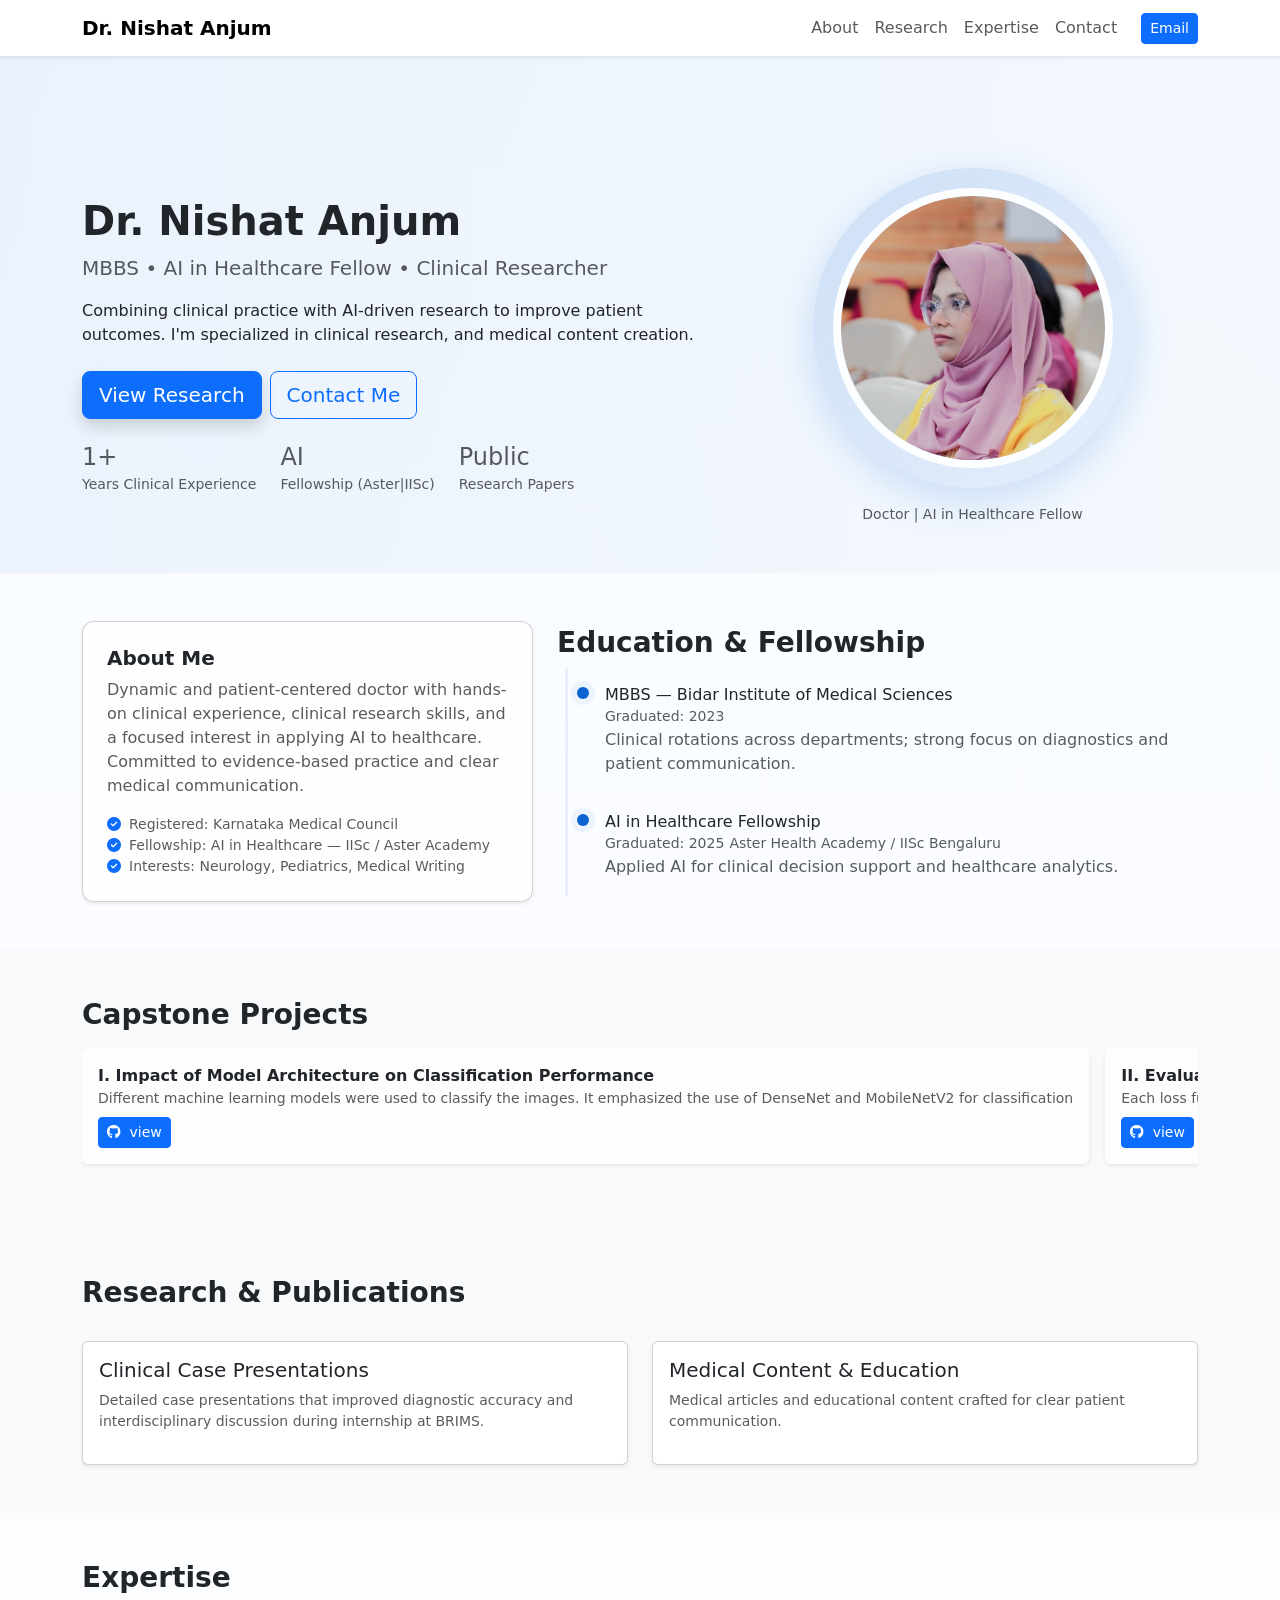
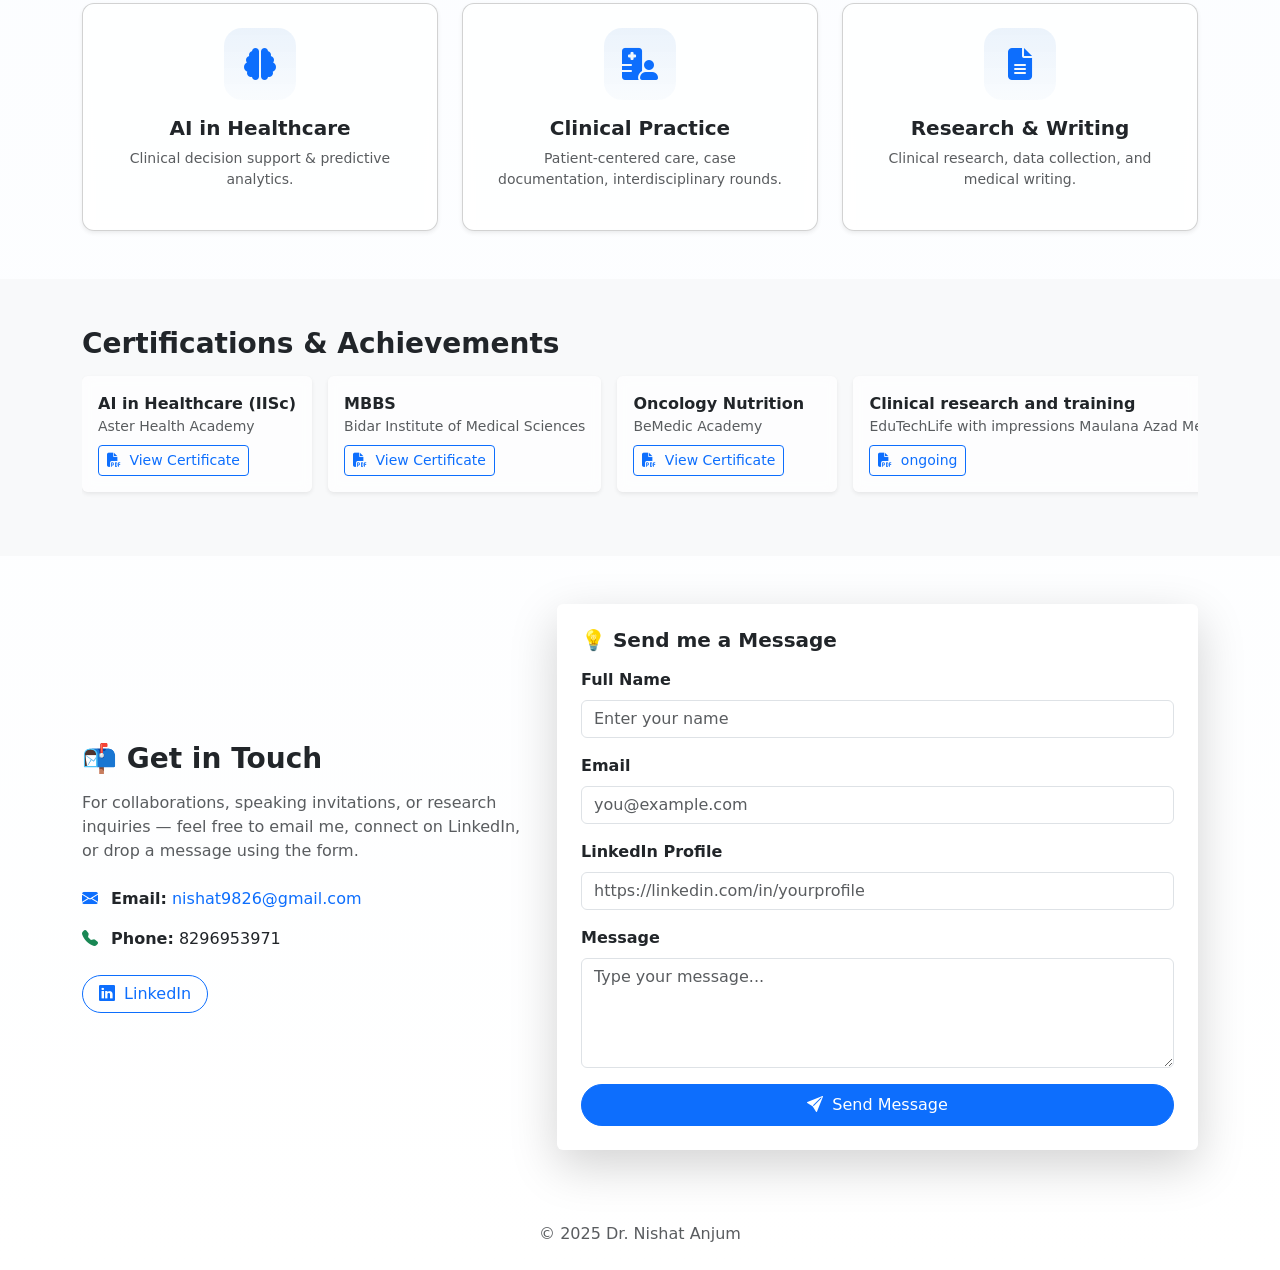
==== index.html @ b312bcf3 "Initial commit" ====
<!doctype html>
<html lang="en">
<head>
  <meta charset="utf-8" />
  <meta name="viewport" content="width=device-width, initial-scale=1" />
  <title>Dr. Nishat Anjum — MBBS | AI in Healthcare Fellow</title>
  <meta name="description" content="Dr. Nishat Anjum — Intern Doctor, AI in Healthcare Fellow, Clinical Researcher." />
  <link href="https://cdn.jsdelivr.net/npm/bootstrap@5.3.0/dist/css/bootstrap.min.css" rel="stylesheet">
  <link href="https://unpkg.com/aos@2.3.1/dist/aos.css" rel="stylesheet">
  <link href="https://cdnjs.cloudflare.com/ajax/libs/font-awesome/6.4.0/css/all.min.css" rel="stylesheet">
  <link rel="stylesheet" href="css/styles.css">
</head>
<body>

<nav class="navbar navbar-expand-lg navbar-light fixed-top shadow-sm bg-white" id="navbar">
  <div class="container">
    <a class="navbar-brand fw-bold" href="#">Dr. Nishat Anjum</a>
    <button class="navbar-toggler" type="button" data-bs-toggle="collapse" data-bs-target="#navMenu">
      <span class="navbar-toggler-icon"></span>
    </button>
    <div class="collapse navbar-collapse" id="navMenu">
      <ul class="navbar-nav ms-auto align-items-center">
        <li class="nav-item"><a class="nav-link" href="#about">About</a></li>
        <li class="nav-item"><a class="nav-link" href="#research">Research</a></li>
        <li class="nav-item"><a class="nav-link" href="#expertise">Expertise</a></li>
        <li class="nav-item"><a class="nav-link" href="#contact">Contact</a></li>
        <li class="nav-item ms-3"><a class="btn btn-primary btn-sm" href="mailto:nishat9826@gmail.com">Email</a></li>
      </ul>
    </div>
  </div>
</nav>

<header class="hero-section pt-6 pb-6">
  <div class="container pt-5 pb-5">
    <div class="row align-items-center">
      <div class="col-md-7" data-aos="fade-right">
        <h1 class="display-6 fw-bold mb-2">Dr. Nishat Anjum</h1>
        <p class="lead text-muted mb-3">MBBS • AI in Healthcare Fellow • Clinical Researcher</p>
        <p class="mb-4">Combining clinical practice with AI-driven research to improve patient outcomes. I'm specialized in clinical research, and medical content creation.</p>
        <div class="d-flex gap-2">
          <a href="#research" class="btn btn-primary btn-lg shadow">View Research</a>
          <a href="#contact" class="btn btn-outline-primary btn-lg">Contact Me</a>
        </div>
        <div class="mt-4 d-flex gap-4 text-muted">
          <div><span class="h4 mb-0 d-block">1+</span><small>Years Clinical Experience</small></div>
          <div><span class="h4 mb-0 d-block">AI</span><small>Fellowship (Aster|IISc)</small></div>
          <div><span class="h4 mb-0 d-block">Public</span><small>Research Papers</small></div>
        </div>
      </div>
      <div class="col-md-5 text-center" data-aos="zoom-in">
        <div class="profile-glow rounded-circle mx-auto" 
     style="width: 320px; height: 320px; display: inline-flex; align-items: center; justify-content: center; border-radius: 999px; background: linear-gradient(135deg, rgba(11,99,209,0.15), rgba(11,99,209,0.06)); box-shadow: 0 12px 40px rgba(11,99,209,0.18); padding: 10px;">
  <img src="assets/Nishat.jpg" alt="Dr Nishat" class="profile-photo rounded-circle" 
       style="width: 280px; height: 280px; object-fit: cover; border: 8px solid rgba(255,255,255,0.9);">
</div>

        <div class="mt-3 text-muted small">Doctor | AI in Healthcare Fellow</div>
      </div>
    </div>
  </div>
</header>

<section id="about" class="py-5">
  <div class="container">
    <div class="row align-items-center">
      <div class="col-md-5" data-aos="fade-up">
        <div class="card shadow-sm p-4 rounded-lg glass">
          <h5 class="fw-bold">About Me</h5>
          <p class="text-muted">Dynamic and patient-centered doctor with hands-on clinical experience, clinical research skills, and a focused interest in applying AI to healthcare. Committed to evidence-based practice and clear medical communication.</p>
          <ul class="list-unstyled text-muted small mb-0">
            <li><i class="fa fa-check-circle text-primary me-2"></i>Registered: Karnataka Medical Council</li>
            <li><i class="fa fa-check-circle text-primary me-2"></i>Fellowship: AI in Healthcare — IISc / Aster Academy</li>
            <li><i class="fa fa-check-circle text-primary me-2"></i>Interests: Neurology, Pediatrics, Medical Writing</li>
          </ul>
        </div>
      </div>
      <div class="col-md-7" data-aos="fade-left">
        <h3 class="fw-bold">Education & Fellowship</h3>
        <div class="timeline">
          <div class="timeline-item">
            <div class="timeline-dot"></div>
            <div class="timeline-content">
              <h6 class="mb-0">MBBS — Bidar Institute of Medical Sciences</h6>
              <small class="text-muted">Graduated: 2023</small>
              <p class="text-muted mb-0">Clinical rotations across departments; strong focus on diagnostics and patient communication.</p>
            </div>
          </div>
          <div class="timeline-item">
            <div class="timeline-dot"></div>
            <div class="timeline-content">
              <h6 class="mb-0">AI in Healthcare Fellowship</h6>
              <small class="text-muted">Graduated: 2025</small>
              <small class="text-muted">Aster Health Academy / IISc Bengaluru</small>
              <p class="text-muted mb-0">Applied AI for clinical decision support and healthcare analytics.</p>
            </div>
          </div>
        </div>
      </div>
    </div>
  </div>
</section>

<section class="py-5 bg-light">
  <div class="container">
    <h3 class="fw-bold" data-aos="fade-up">Capstone Projects</h3>
<div class="d-flex gap-3 overflow-auto py-2 pb-3">

  <div class="cert-card p-3 rounded shadow-sm glass" data-aos="fade-up">
    <strong>I. Impact of Model Architecture on Classification Performance</strong>
    <div class="small text-muted">
      Different machine learning models were used to classify the images. 
      It emphasized the use of DenseNet and MobileNetV2 for classification
    </div>
    <a href="https://github.com/nishat2698/Impact-of-Model-Architecture-on-Classification-Performance" target="_blank" 
       class="btn btn-sm btn-primary mt-2">
       <i class="fa-brands fa-github me-1"></i> view
    </a>
  </div>

  <div class="cert-card p-3 rounded shadow-sm glass" data-aos="fade-up" data-aos-delay="50">
    <strong>II. Evaluating the Influence of Loss Functions</strong>
    <div class="small text-muted">Each loss function enables unique training and yields distinct results</div>
    <a href="https://github.com/nishat2698/Evaluating-the-Influence-of-Loss-Functions" target="_blank" 
       class="btn btn-sm btn-primary mt-2">
       <i class="fa-brands fa-github me-1"></i> view
    </a>
  </div>

  <div class="cert-card p-3 rounded shadow-sm glass" data-aos="fade-up" data-aos-delay="100">
    <strong>III. Investigating the Effect of Image Resizing on Classification Accuracy</strong>
    <div class="small text-muted">Classification of performance based on image size</div>
    <a href="https://github.com/nishat2698/Investigating-the-Effect-of-Image-Resizing-on-Classification-Accuracy" target="_blank" 
       class="btn btn-sm btn-primary mt-2">
       <i class="fa-brands fa-github me-1"></i> view
    </a>
  </div>

  <div class="cert-card p-3 rounded shadow-sm glass" data-aos="fade-up" data-aos-delay="100">
    <strong>IV. Assessing Training Variability in DeepLearning Models</strong>
    <div class="small text-muted">
      The model was trained multiple times with the same settings to analyze variability in performance
    </div>
    <a href="https://github.com/nishat2698/Assessing-Training-Variability-in-DeepLearning-Models" target="_blank" 
       class="btn btn-sm btn-primary mt-2">
       <i class="fa-brands fa-github me-1"></i> view
    </a>
  </div>

  <div class="cert-card p-3 rounded shadow-sm glass" data-aos="fade-up" data-aos-delay="100">
    <strong>V. Exploring the Role of Weight Initialization Strategies</strong>
    <div class="small text-muted">
      Performance metrics for each class across different weight initialization techniques
    </div>
    <a href="https://github.com/nishat2698/Exploring-the-Role-of-Weight-Initialization-Strategies" target="_blank" 
       class="btn btn-sm btn-primary mt-2">
       <i class="fa-brands fa-github me-1"></i> view
    </a>
  </div>

  <div class="cert-card p-3 rounded shadow-sm glass" data-aos="fade-up" data-aos-delay="100">
    <strong>VI. Generalizability of Medical Image Classification Models to New Datasets</strong>
    <div class="small text-muted">
      The trained model was tested on a new unseen dataset 
      (potentially from a different source or containing different diseases).
    </div>
    <a href="https://github.com/nishat2698/-Generalizability-of-Medical-Image-Classification-Models-to-New-Datasets" target="_blank" 
       class="btn btn-sm btn-primary mt-2">
       <i class="fa-brands fa-github me-1"></i> view
    </a>
  </div>

</div>

  </div>
</section>

<section id="research" class="py-5 bg-light">
  <div class="container">
    <div class="d-flex justify-content-between align-items-center mb-4">
      <h3 class="fw-bold" data-aos="fade-up">Research & Publications</h3>
    </div>
      <div class="row g-4">
  <div class="col-md-6" data-aos="fade-up" data-aos-delay="100">
    <div class="card h-100 research-card shadow-sm">
      <div class="card-body">
        <h5 class="card-title">Clinical Case Presentations</h5>
        <p class="text-muted small">
          Detailed case presentations that improved diagnostic accuracy 
          and interdisciplinary discussion during internship at BRIMS.
        </p>
      </div>
    </div>
  </div>

  <div class="col-md-6" data-aos="fade-up" data-aos-delay="150">
    <div class="card h-100 research-card shadow-sm">
      <div class="card-body">
        <h5 class="card-title">Medical Content & Education</h5>
        <p class="text-muted small">
          Medical articles and educational content crafted for clear patient communication.
        </p>
        
      </div>
    </div>
  </div>
</div>

    </div>
  </div>
</section>

<section id="expertise" class="py-5">
  <div class="container">
    <h3 class="fw-bold" data-aos="fade-up">Expertise</h3>
    <div class="row g-4">
      <div class="col-md-4" data-aos="zoom-in" data-aos-delay="50">
        <div class="card p-4 h-100 glass shadow-sm text-center">
          <div class="icon-lg mb-3"><i class="fa-solid fa-brain fa-2x text-primary"></i></div>
          <h5 class="fw-semibold">AI in Healthcare</h5>
          <p class="text-muted small">Clinical decision support & predictive analytics.</p>
        </div>
      </div>
      <div class="col-md-4" data-aos="zoom-in" data-aos-delay="100">
        <div class="card p-4 h-100 glass shadow-sm text-center">
          <div class="icon-lg mb-3"><i class="fa-solid fa-hospital-user fa-2x text-primary"></i></div>
          <h5 class="fw-semibold">Clinical Practice</h5>
          <p class="text-muted small">Patient-centered care, case documentation, interdisciplinary rounds.</p>
        </div>
      </div>
      <div class="col-md-4" data-aos="zoom-in" data-aos-delay="150">
        <div class="card p-4 h-100 glass shadow-sm text-center">
          <div class="icon-lg mb-3"><i class="fa-solid fa-file-lines fa-2x text-primary"></i></div>
          <h5 class="fw-semibold">Research & Writing</h5>
          <p class="text-muted small">Clinical research, data collection, and medical writing.</p>
        </div>
      </div>
    </div>
  </div>
</section>

<section class="py-5 bg-light">
  <div class="container">
    <h3 class="fw-bold" data-aos="fade-up">Certifications & Achievements</h3>
<div class="d-flex gap-3 overflow-auto py-2 pb-3">

  <div class="cert-card p-3 rounded shadow-sm glass" data-aos="fade-up">
    <strong>AI in Healthcare (IISc)</strong>
    <div class="small text-muted">Aster Health Academy</div>
    <a href="https://drive.google.com/file/d/1i_tYlI4Gnj-9-owiLPdBLOZqKYO3GBQc/view?usp=drivesdk" 
       target="_blank" class="btn btn-sm btn-outline-primary mt-2">
       <i class="fa-solid fa-file-pdf me-1"></i> View Certificate
    </a>
  </div>

  <div class="cert-card p-3 rounded shadow-sm glass" data-aos="fade-up" data-aos-delay="50">
    <strong>MBBS</strong>
    <div class="small text-muted">Bidar Institute of Medical Sciences</div>
    <a href="https://drive.google.com/file/d/1cQu8tiDWt4CP4tbpe0v-wG7jY83ggdIX/view?usp=drivesdk" 
       target="_blank" class="btn btn-sm btn-outline-primary mt-2">
       <i class="fa-solid fa-file-pdf me-1"></i> View Certificate
    </a>
  </div>

  <div class="cert-card p-3 rounded shadow-sm glass" data-aos="fade-up" data-aos-delay="100">
    <strong>Oncology Nutrition</strong>
    <div class="small text-muted">BeMedic Academy</div>
    <a href="https://drive.google.com/file/d/1F4LIhFDAL2cOxm9mwfArOBZYEYhgoihR/view?usp=drivesdk" 
       target="_blank" class="btn btn-sm btn-outline-primary mt-2">
       <i class="fa-solid fa-file-pdf me-1"></i> View Certificate
    </a>
  </div>

  <div class="cert-card p-3 rounded shadow-sm glass" data-aos="fade-up" data-aos-delay="100">
    <strong>Clinical research and training</strong>
    <div class="small text-muted">EduTechLife with impressions Maulana Azad Medical College</div>
    <a href="" 
       target="_blank" class="btn btn-sm btn-outline-primary mt-2">
       <i class="fa-solid fa-file-pdf me-1"></i> ongoing
    </a>
  </div>

</div>

  </div>
</section>

<section id="contact" class="py-5">
  <div class="container">
    <div class="row align-items-center">
      
      <!-- Contact Info -->
      <div class="col-md-5 mb-4 mb-md-0" data-aos="fade-right">
        <h3 class="fw-bold mb-3">📬 Get in Touch</h3>
        <p class="text-muted">
          For collaborations, speaking invitations, or research inquiries — feel free to email me, connect on LinkedIn, or drop a message using the form.
        </p>
        
        <div class="mt-4">
          <p><i class="bi bi-envelope-fill text-primary me-2"></i>
            <strong>Email:</strong> <a href="mailto:nishat9826@gmail.com" class="text-decoration-none">nishat9826@gmail.com</a>
          </p>
          <p><i class="bi bi-telephone-fill text-success me-2"></i>
            <strong>Phone:</strong> <span>8296953971</span>
          </p>
        </div>

        <div class="d-flex gap-3 mt-4">
          <a class="btn btn-outline-primary rounded-pill px-3" href="https://www.linkedin.com/in/dr-nishat-anjum-107aa7265" target="_blank">
            <i class="bi bi-linkedin me-1"></i> LinkedIn
          </a>
          
        </div>
      </div>
      
      <!-- Contact Form -->
      <div class="col-md-7" data-aos="fade-left">
        <div class="p-4 bg-white rounded shadow-lg">
          <h5 class="fw-bold mb-3">💡 Send me a Message</h5>
          <form action="https://formspree.io/f/yourformid" method="POST">
            
            <div class="mb-3">
              <label class="form-label fw-semibold">Full Name</label>
              <input name="name" class="form-control" placeholder="Enter your name" required>
            </div>
            
            <div class="mb-3">
              <label class="form-label fw-semibold">Email</label>
              <input type="email" name="email" class="form-control" placeholder="you@example.com" required>
            </div>
            
            <div class="mb-3">
              <label class="form-label fw-semibold">LinkedIn Profile</label>
              <input type="url" name="linkedin" class="form-control" placeholder="https://linkedin.com/in/yourprofile">
            </div>
            
            <div class="mb-3">
              <label class="form-label fw-semibold">Message</label>
              <textarea name="message" class="form-control" rows="4" placeholder="Type your message..." required></textarea>
            </div>
            
            <button class="btn btn-primary w-100 py-2 rounded-pill">
              <i class="bi bi-send-fill me-1"></i> Send Message
            </button>
          </form>
        </div>
      </div>
      
    </div>
  </div>
</section>

<!-- Bootstrap Icons (if not already included) -->
<link rel="stylesheet" href="https://cdn.jsdelivr.net/npm/bootstrap-icons@1.11.3/font/bootstrap-icons.css">


<footer class="text-center py-4 text-muted">© 2025 Dr. Nishat Anjum</footer>

<script src="https://cdn.jsdelivr.net/npm/bootstrap@5.3.0/dist/js/bootstrap.bundle.min.js"></script>
<script src="https://unpkg.com/aos@2.3.1/dist/aos.js"></script>
<script src="js/main.js"></script>
</body>
</html>
---- css/styles.css ----
/* styles.css - polished medical-themed styles */
:root{
  --primary:#0b63d1;
  --soft:#f6f9ff;
  --glass: rgba(255,255,255,0.6);
}
body{font-family:Inter,system-ui,-apple-system,Segoe UI,Roboto,"Helvetica Neue",Arial; background:linear-gradient(180deg,#f8fbff,#ffffff);}

/* Hero */
.hero-section{background:linear-gradient(90deg, rgba(11,99,209,0.06), rgba(11,99,209,0.02)); padding-top:120px;}
.profile-glow{width:170px;height:170px; display:inline-flex; align-items:center; justify-content:center; border-radius:999px; background:linear-gradient(135deg, rgba(11,99,209,0.15), rgba(11,99,209,0.06)); box-shadow:0 8px 30px rgba(11,99,209,0.12); padding:8px;}
.profile-photo{width:150px;height:150px; object-fit:cover; border:6px solid rgba(255,255,255,0.8);}

/* Glass cards */
.glass{background: rgba(255,255,255,0.7); backdrop-filter: blur(6px); border-radius:12px;}

/* Timeline */
.timeline{position:relative;padding-left:20px;}
.timeline::before{content:'';position:absolute;left:8px;top:0;bottom:0;width:3px;background:#e9eefb;border-radius:3px;}
.timeline-item{position:relative;padding:18px 0 18px 28px;}
.timeline-dot{position:absolute;left:0;top:20px;width:12px;height:12px;background:var(--primary);border-radius:50%;box-shadow:0 0 0 6px rgba(11,99,209,0.06);}

/* research cards */
.research-card{transition:transform .25s ease, box-shadow .25s ease;}
.research-card:hover{transform:translateY(-8px);box-shadow:0 18px 45px rgba(11,99,209,0.08);}

/* expertise cards */
.icon-lg{width:72px;height:72px;display:inline-flex;align-items:center;justify-content:center;border-radius:18px;background:linear-gradient(180deg, rgba(11,99,209,0.08), rgba(11,99,209,0.02));margin:0 auto;}

/* certifications scroll */
.cert-card{min-width:220px;flex:0 0 auto;}

/* small screens */
@media(max-width:767px){ .hero-section{padding-top:90px;} .profile-glow{margin:0 auto 10px;}}

/* navbar active link */
.navbar .nav-link.active{font-weight:600;color:var(--primary);}
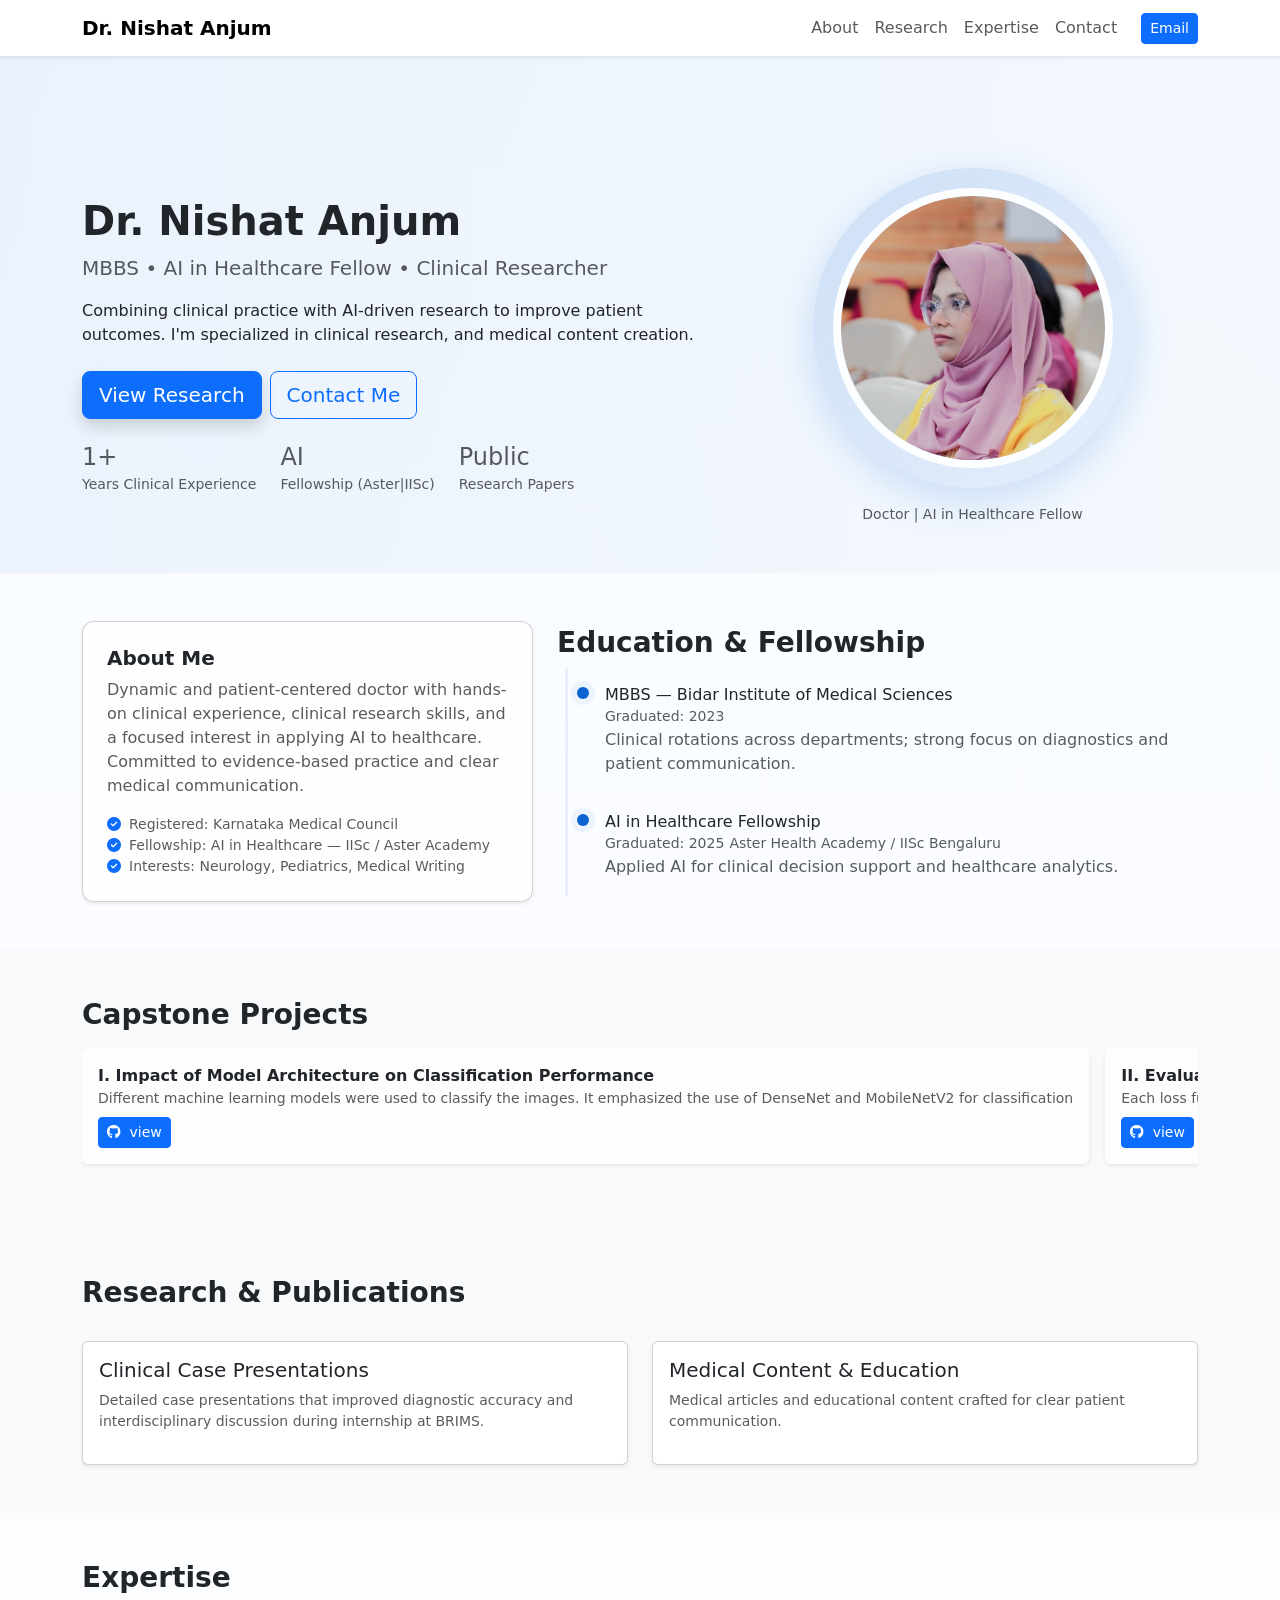
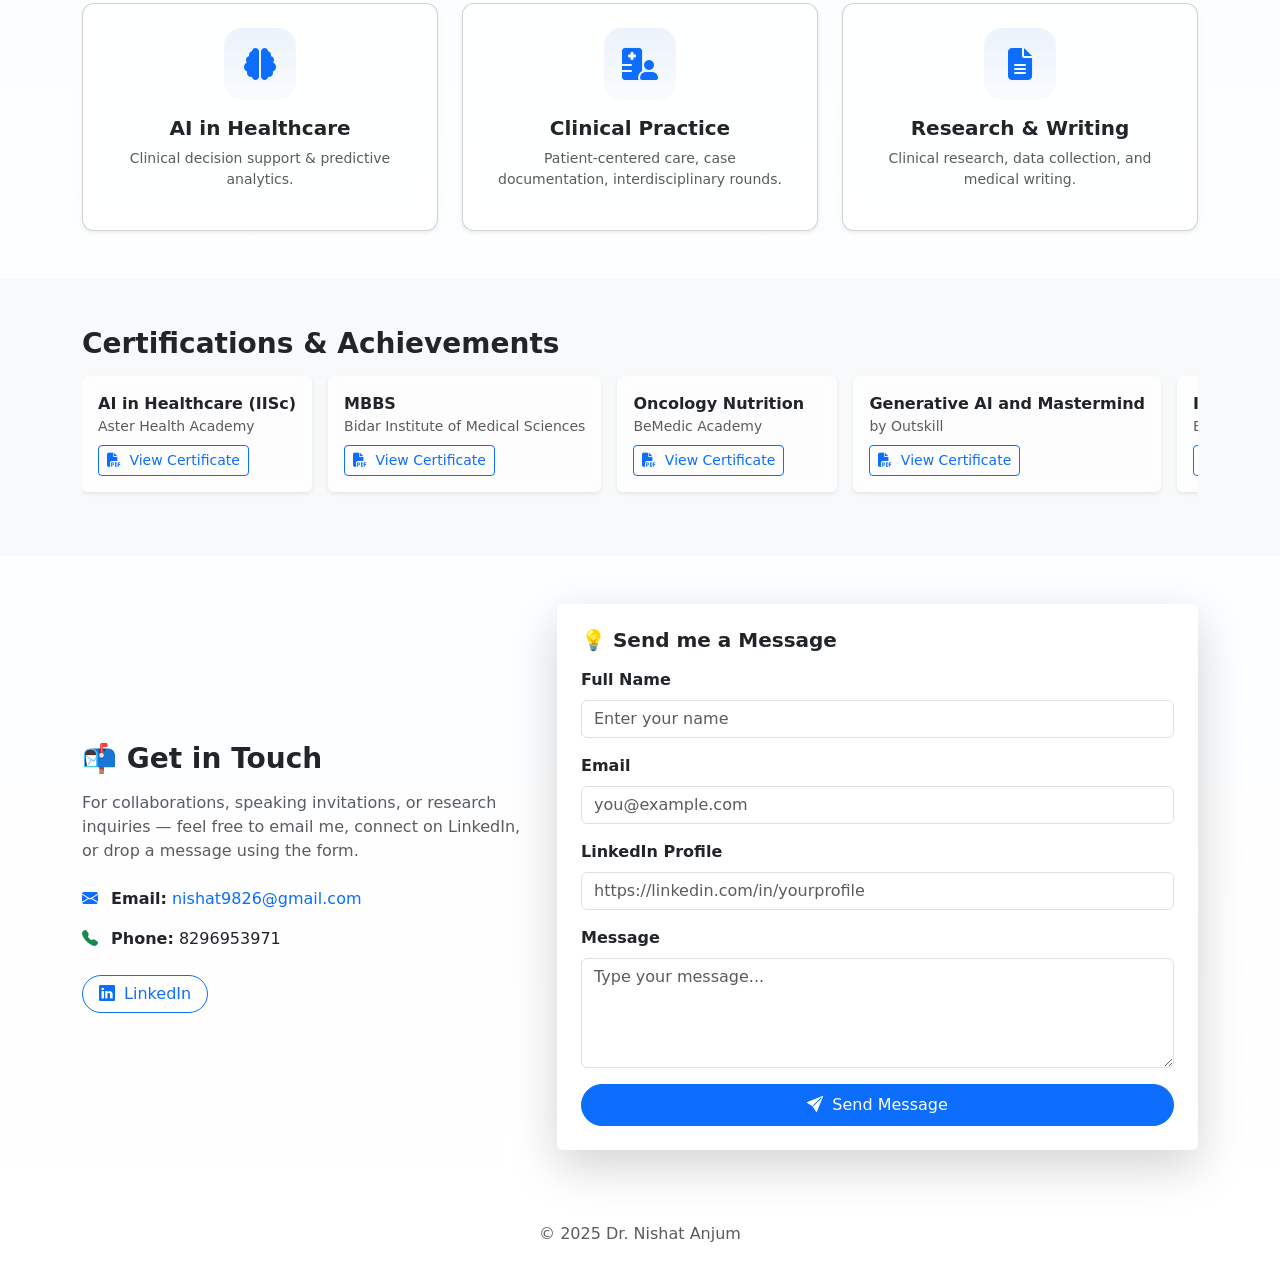
==== commit 1536f055: "Updated portfolio with latest changes" ====
--- a/index.html
+++ b/index.html
@@ -265,6 +265,33 @@
     <strong>Oncology Nutrition</strong>
     <div class="small text-muted">BeMedic Academy</div>
     <a href="https://drive.google.com/file/d/1F4LIhFDAL2cOxm9mwfArOBZYEYhgoihR/view?usp=drivesdk" 
+       target="_blank" class="btn btn-sm btn-outline-primary mt-2">
+       <i class="fa-solid fa-file-pdf me-1"></i> View Certificate
+    </a>
+  </div>
+
+  <div class="cert-card p-3 rounded shadow-sm glass" data-aos="fade-up" data-aos-delay="100">
+    <strong>Generative AI and Mastermind</strong>
+    <div class="small text-muted"> by Outskill</div>
+    <a href="https://drive.google.com/file/d/1liK1dbxchGsuEpUgmbgZ35FT2pBrH61H/view?usp=drivesdk" 
+       target="_blank" class="btn btn-sm btn-outline-primary mt-2">
+       <i class="fa-solid fa-file-pdf me-1"></i> View Certificate
+    </a>
+  </div>
+
+  <div class="cert-card p-3 rounded shadow-sm glass" data-aos="fade-up" data-aos-delay="100">
+    <strong>Individualized Approach to the Management of T2DM and Comorbidities</strong>
+    <div class="small text-muted">By SERVIER GLOBAL MEDICAL PATIENT AFFAIRS</div>
+    <a href="https://drive.google.com/file/d/1NhtGdb-oAXXZd571QuSFjGNzjhV4MqB3/view?usp=drivesdk" 
+       target="_blank" class="btn btn-sm btn-outline-primary mt-2">
+       <i class="fa-solid fa-file-pdf me-1"></i> View Certificate
+    </a>
+  </div>
+
+  <div class="cert-card p-3 rounded shadow-sm glass" data-aos="fade-up" data-aos-delay="100">
+    <strong>Stroke Management in Emergency Medicine</strong>
+    <div class="small text-muted"> online webinar conducted by Aster Health Academy</div>
+    <a href="https://drive.google.com/file/d/1elXl0FZJzLkI0TFZeBLV1sVoQYBH65K-/view?usp=drivesdk" 
        target="_blank" class="btn btn-sm btn-outline-primary mt-2">
        <i class="fa-solid fa-file-pdf me-1"></i> View Certificate
     </a>
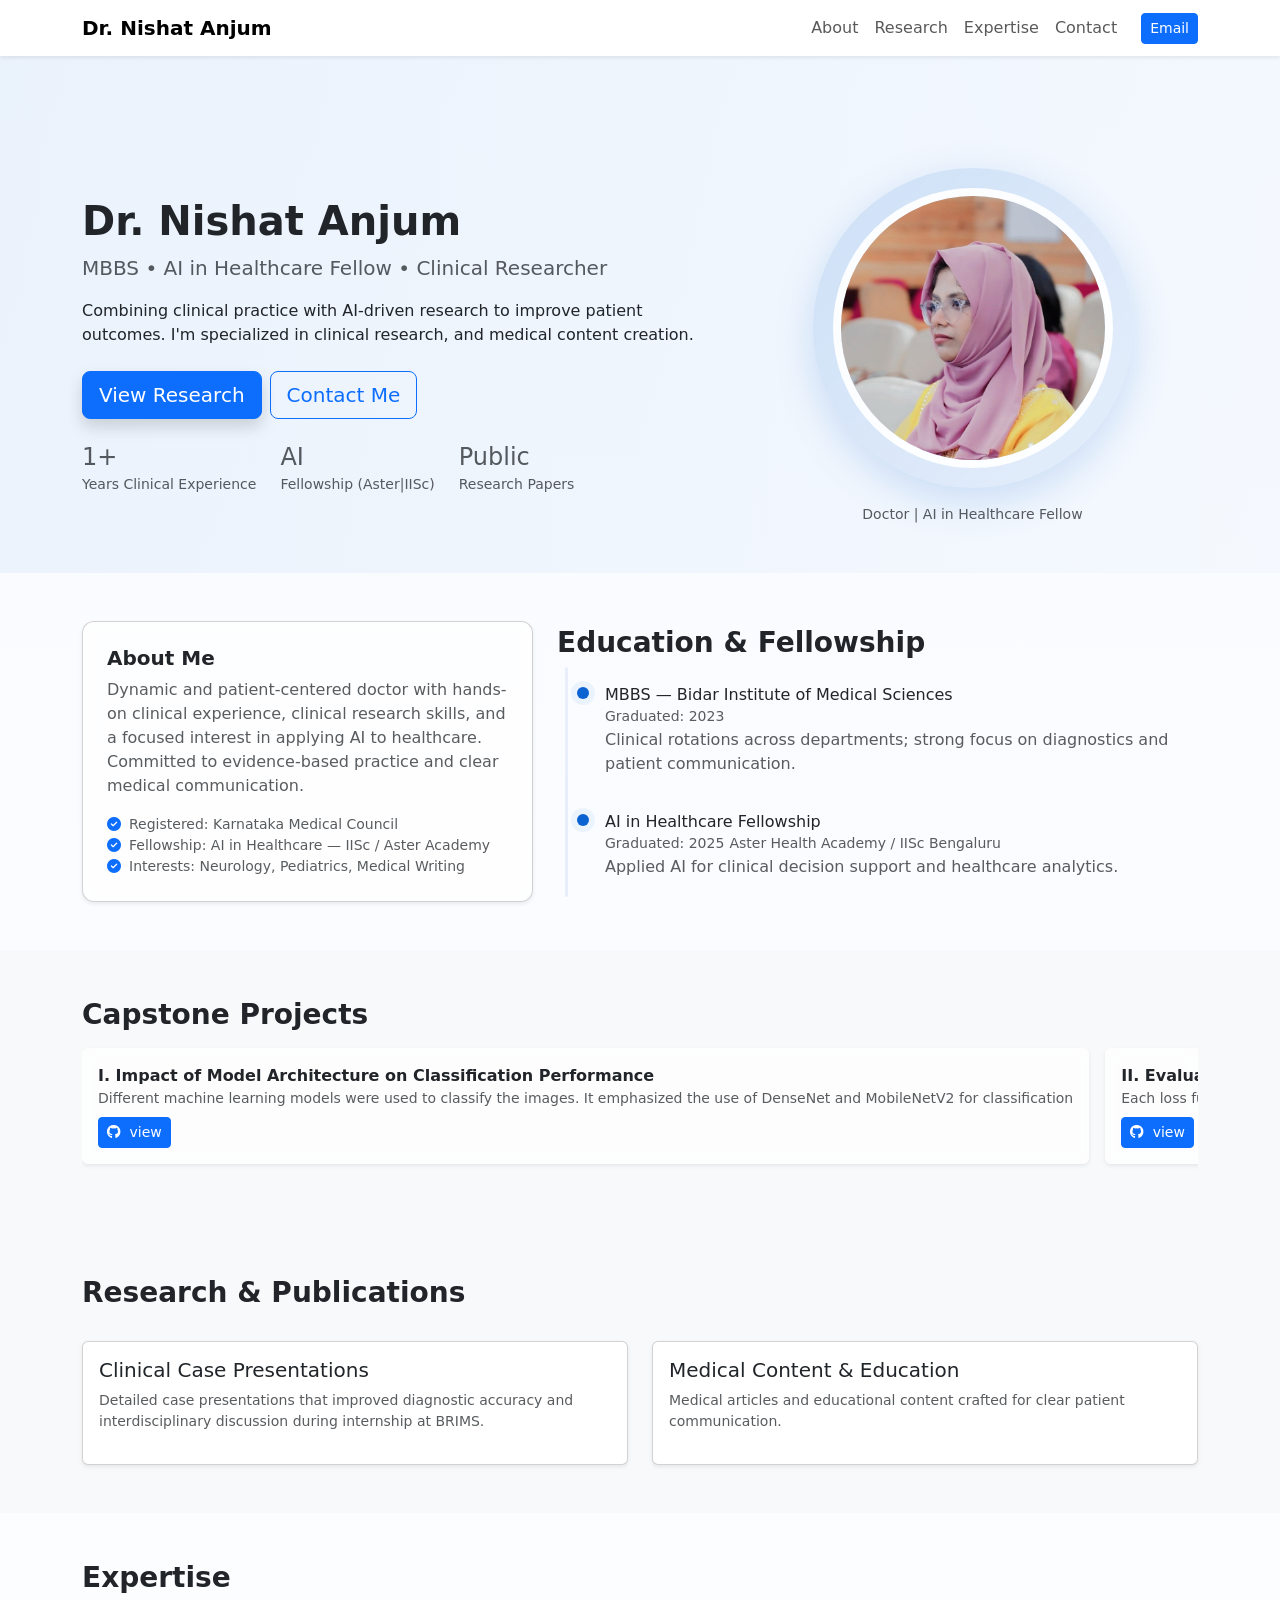
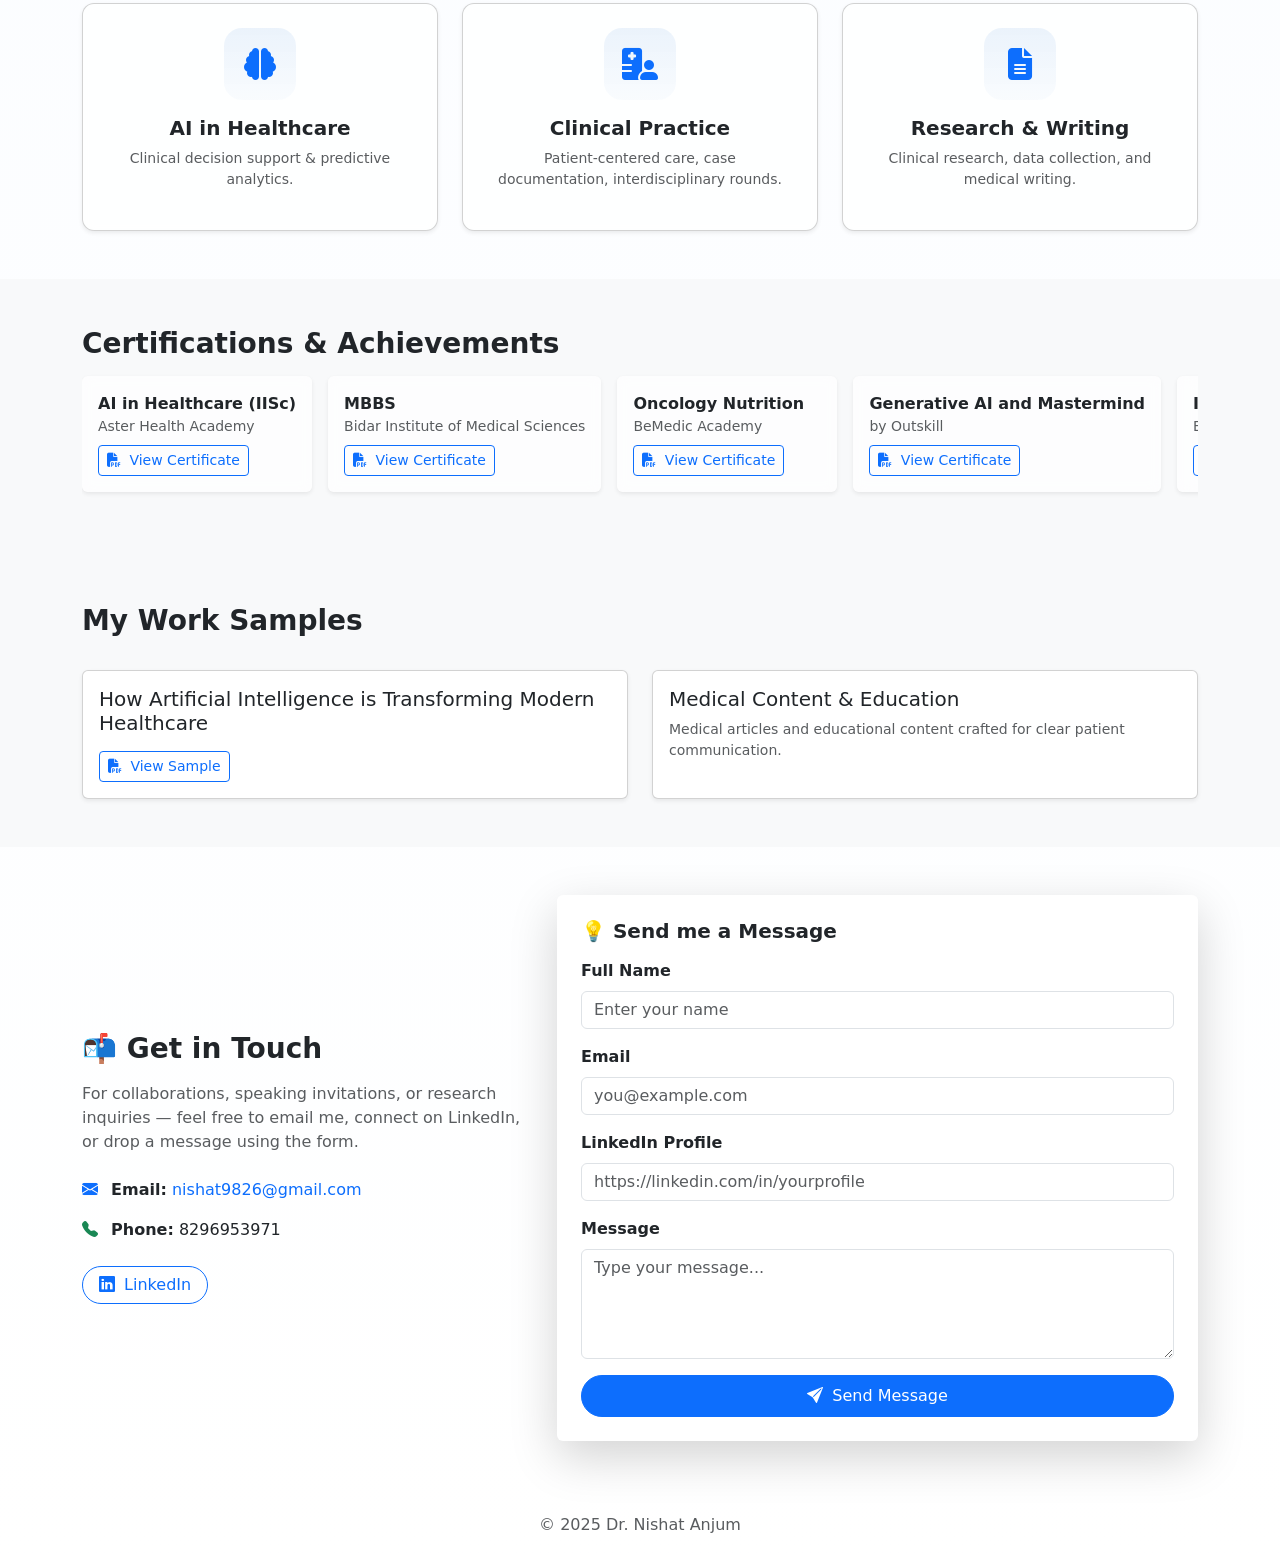
==== commit 76d7a871: "fixed project structure" ====
--- a/index.html
+++ b/index.html
@@ -308,6 +308,40 @@
 
 </div>
 
+  </div>
+</section>
+<section id="research" class="py-5 bg-light">
+  <div class="container">
+    <div class="d-flex justify-content-between align-items-center mb-4">
+      <h3 class="fw-bold" data-aos="fade-up">My Work Samples</h3>
+    </div>
+      <div class="row g-4">
+  <div class="col-md-6" data-aos="fade-up" data-aos-delay="100">
+    <div class="card h-100 research-card shadow-sm">
+      <div class="card-body">
+        <h5 class="card-title">How Artificial Intelligence is Transforming Modern Healthcare</h5>
+        <a href="https://drive.google.com/file/d/1elXl0FZJzLkI0TFZeBLV1sVoQYBH65K-/view?usp=drivesdk" 
+       target="_blank" class="btn btn-sm btn-outline-primary mt-2">
+       <i class="fa-solid fa-file-pdf me-1"></i> View Sample
+    </a>
+      </div>
+    </div>
+  </div>
+
+  <div class="col-md-6" data-aos="fade-up" data-aos-delay="150">
+    <div class="card h-100 research-card shadow-sm">
+      <div class="card-body">
+        <h5 class="card-title">Medical Content & Education</h5>
+        <p class="text-muted small">
+          Medical articles and educational content crafted for clear patient communication.
+        </p>
+        
+      </div>
+    </div>
+  </div>
+</div>
+
+    </div>
   </div>
 </section>
 
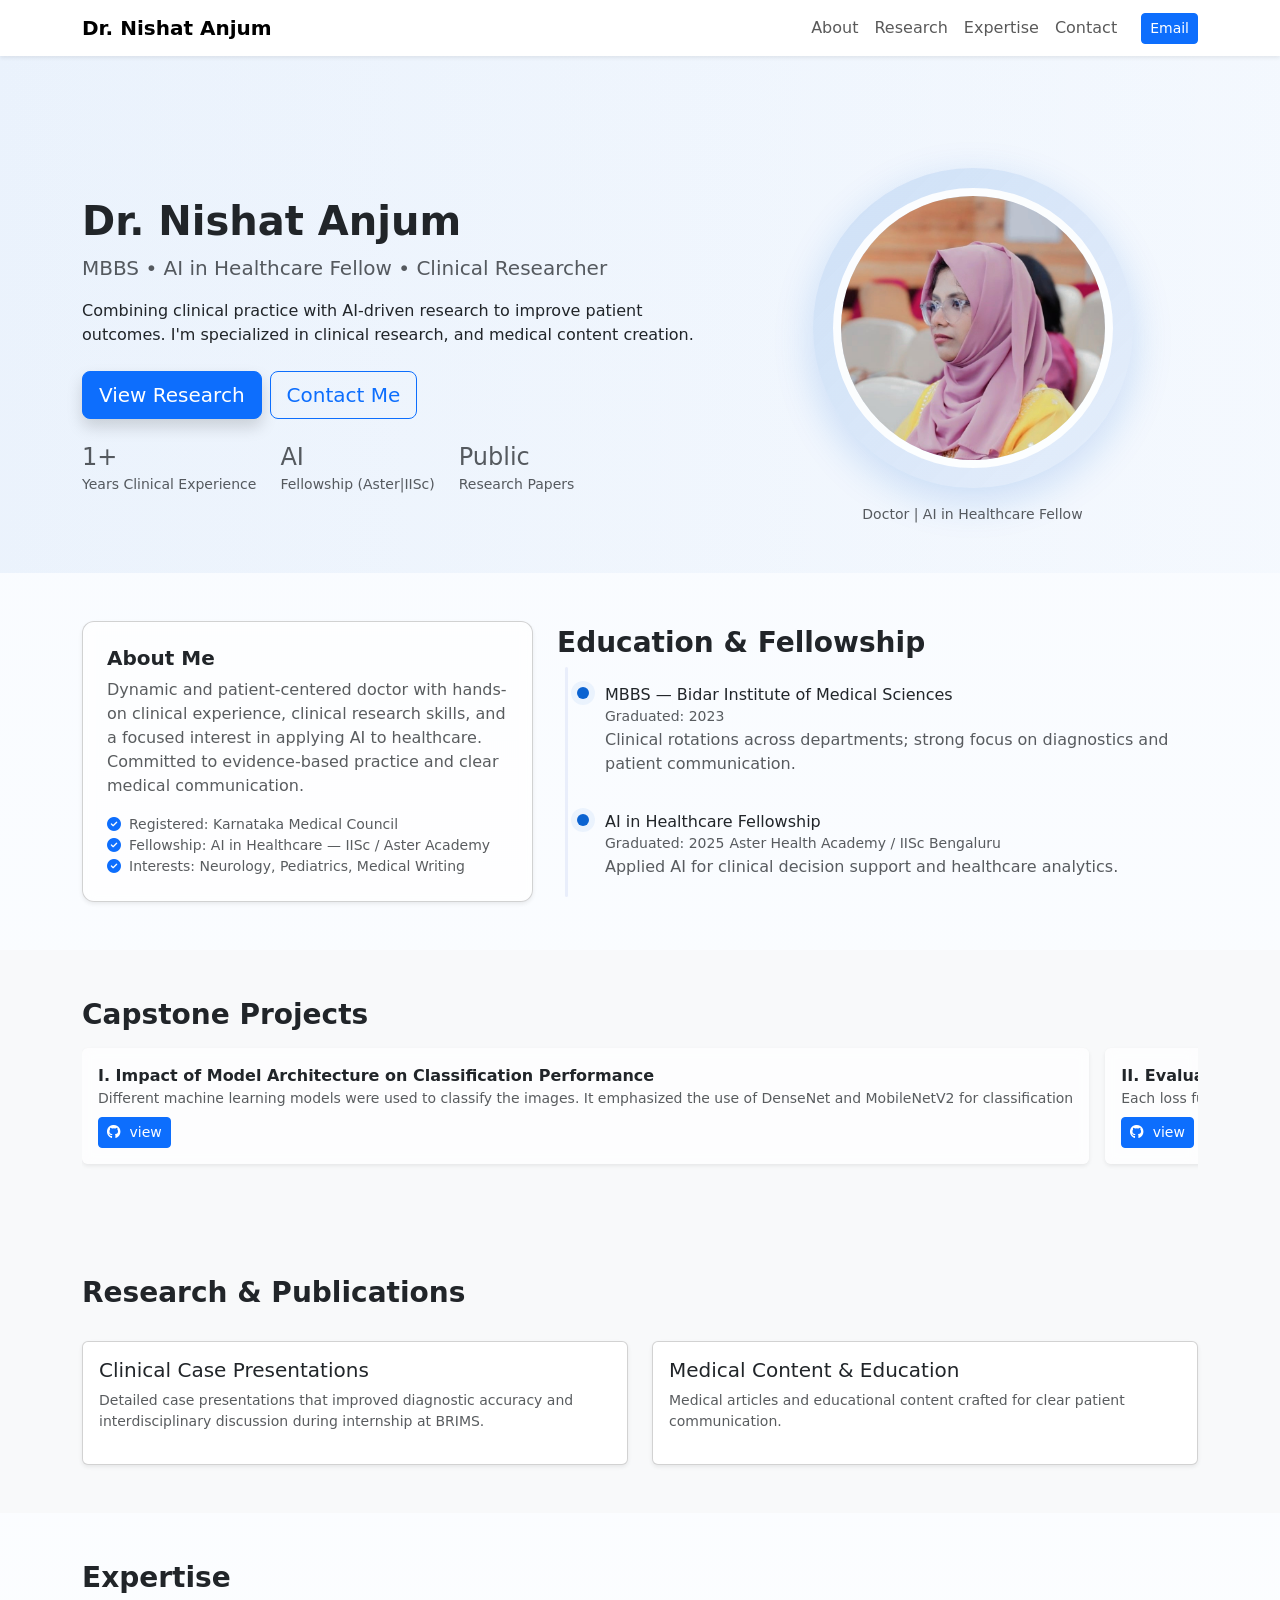
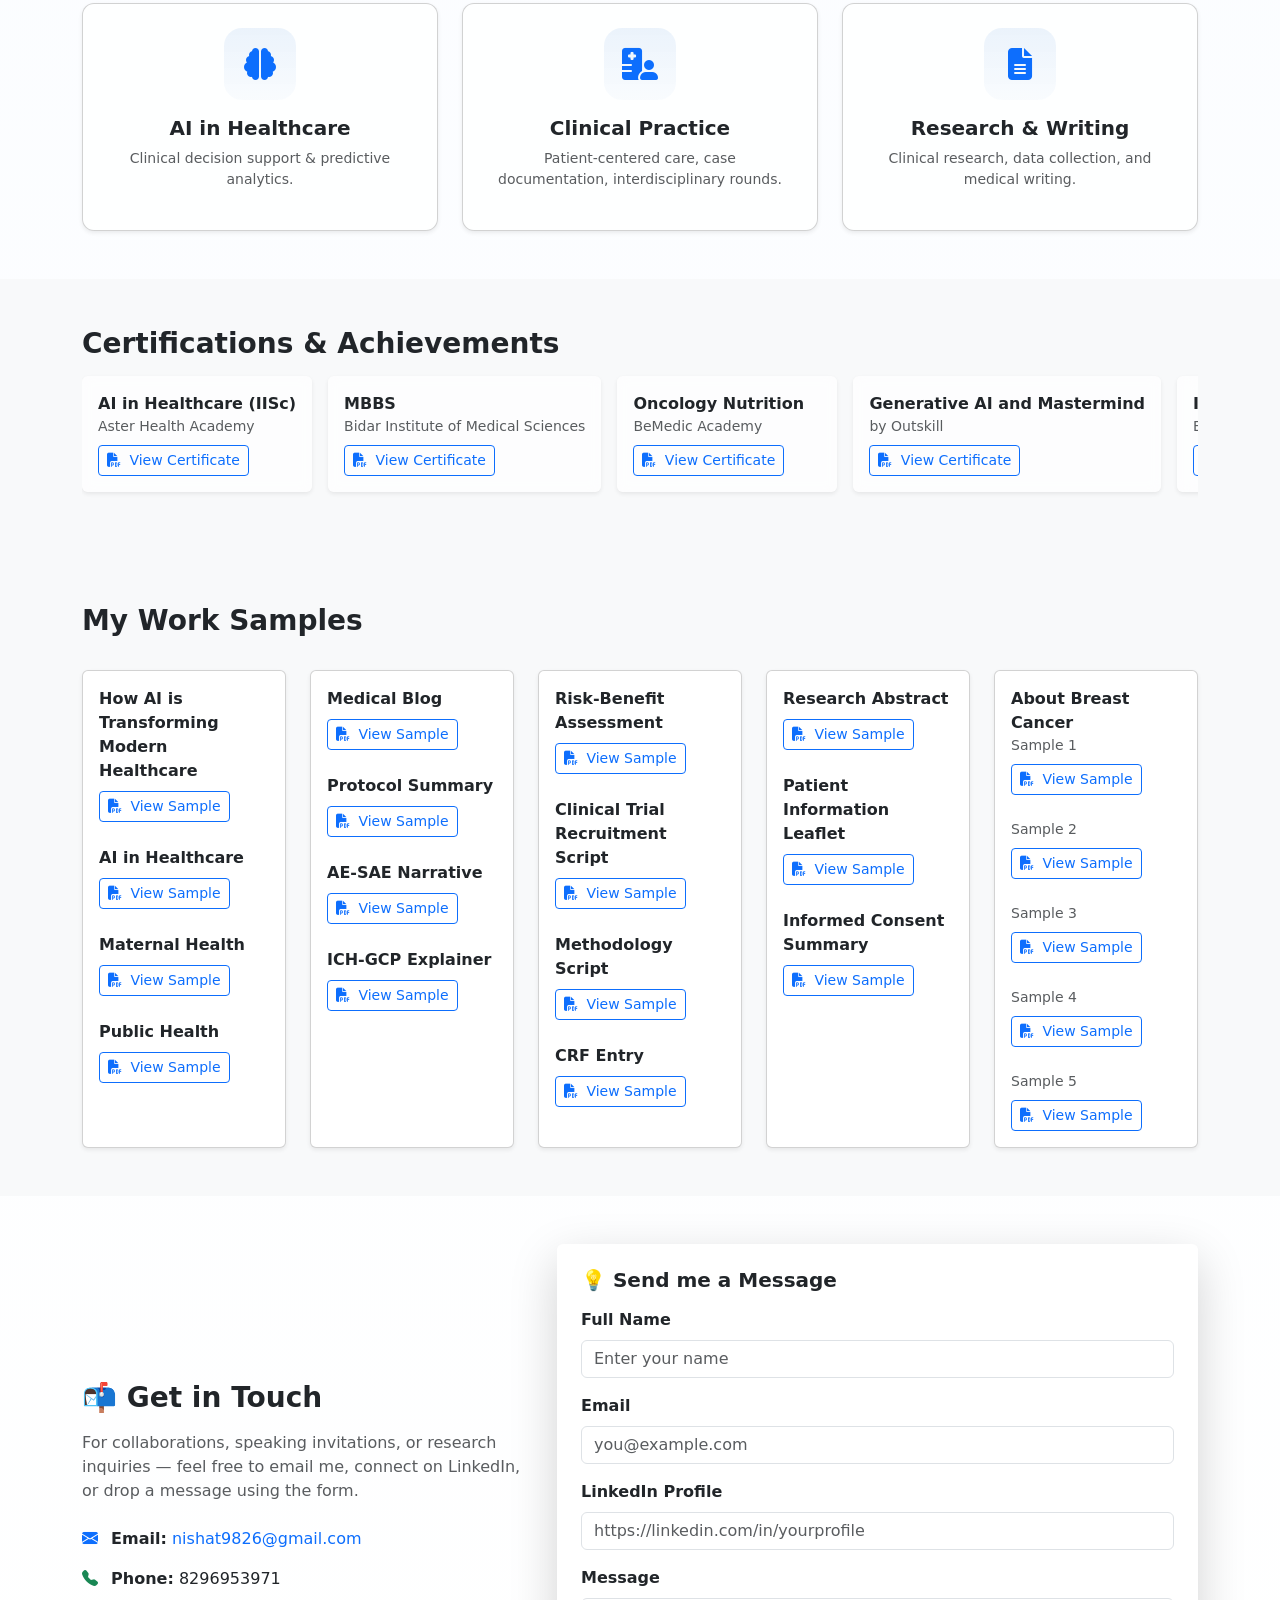
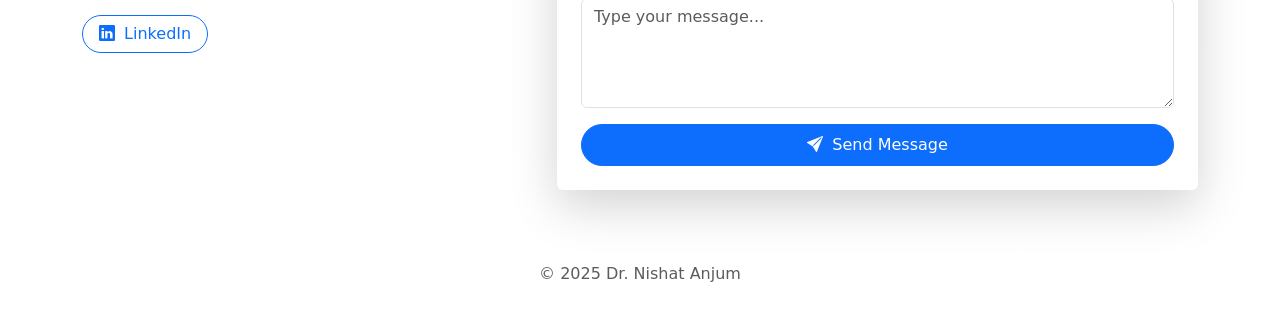
==== commit 1a851641: "updated work samples section" ====
--- a/index.html
+++ b/index.html
@@ -300,9 +300,18 @@
   <div class="cert-card p-3 rounded shadow-sm glass" data-aos="fade-up" data-aos-delay="100">
     <strong>Clinical research and training</strong>
     <div class="small text-muted">EduTechLife with impressions Maulana Azad Medical College</div>
+    <a href="https://drive.google.com/file/d/14EEoGXRHjwZ0e3u8EhwZY67MD2VITGmz/view?usp=drivesdk" 
+       target="_blank" class="btn btn-sm btn-outline-primary mt-2">
+       <i class="fa-solid fa-file-pdf me-1"></i> View Certificate
+    </a>
+  </div>
+
+  <div class="cert-card p-3 rounded shadow-sm glass" data-aos="fade-up" data-aos-delay="100">
+    <strong>Clinical research program</strong>
+    <div class="small text-muted">Learning Lab research institute Bengaluru</div>
     <a href="" 
        target="_blank" class="btn btn-sm btn-outline-primary mt-2">
-       <i class="fa-solid fa-file-pdf me-1"></i> ongoing
+       <i class="fa-solid fa-file-pdf me-1"></i> Ongoing
     </a>
   </div>
 
@@ -315,15 +324,146 @@
     <div class="d-flex justify-content-between align-items-center mb-4">
       <h3 class="fw-bold" data-aos="fade-up">My Work Samples</h3>
     </div>
-      <div class="row g-4">
+      <div class="row row-cols-1 row-cols-md-2 row-cols-lg-5 g-4">
   <div class="col-md-6" data-aos="fade-up" data-aos-delay="100">
     <div class="card h-100 research-card shadow-sm">
-      <div class="card-body">
-        <h5 class="card-title">How Artificial Intelligence is Transforming Modern Healthcare</h5>
-        <a href="https://drive.google.com/file/d/1elXl0FZJzLkI0TFZeBLV1sVoQYBH65K-/view?usp=drivesdk" 
-       target="_blank" class="btn btn-sm btn-outline-primary mt-2">
-       <i class="fa-solid fa-file-pdf me-1"></i> View Sample
-    </a>
+      
+      <div class="card-body">
+        <strong>How AI is Transforming Modern Healthcare</strong>
+        <div>
+        <a href="https://drive.google.com/file/d/1xGn_cweYnGQI8BIRLeChfB1pz8xD-xyg/view?usp=drivesdk" 
+       target="_blank" class="btn btn-sm btn-outline-primary mt-2">
+       <i class="fa-solid fa-file-pdf me-1"></i> View Sample
+    </a>
+    </div>
+    <br>
+    <strong>AI in Healthcare</strong>
+        <div>
+        <a href="https://drive.google.com/file/d/1w-X-jR2KwrQhfBvHPYVrW9znKvrDL3kH/view?usp=drivesdk" 
+       target="_blank" class="btn btn-sm btn-outline-primary mt-2">
+       <i class="fa-solid fa-file-pdf me-1"></i> View Sample
+    </a>
+    </div>
+    <br>
+    <strong>Maternal Health</strong>
+        <div>
+        <a href="https://drive.google.com/file/d/12477H4SpobM-eVxDlkr_8NWM5u00iP2O/view?usp=drivesdk" 
+       target="_blank" class="btn btn-sm btn-outline-primary mt-2">
+       <i class="fa-solid fa-file-pdf me-1"></i> View Sample
+    </a>
+    </div>
+    <br>
+    <strong>Public Health</strong>
+        <div>
+        <a href="https://drive.google.com/file/d/1uRvCAzLljix0-pfG6D0uVwOmkmk2alBn/view?usp=drivesdk" 
+       target="_blank" class="btn btn-sm btn-outline-primary mt-2">
+       <i class="fa-solid fa-file-pdf me-1"></i> View Sample
+    </a>
+    </div>
+      </div>
+    </div>
+  </div>
+  <div class="col-md-6" data-aos="fade-up" data-aos-delay="100">
+    <div class="card h-100 research-card shadow-sm">
+      <div class="card-body">
+    <strong>Medical Blog</strong>
+        <div>
+        <a href="https://drive.google.com/file/d/1U0wgNUV_xiXB7rPITc4yt1cMkHPj9kMy/view?usp=drivesdk" 
+       target="_blank" class="btn btn-sm btn-outline-primary mt-2">
+       <i class="fa-solid fa-file-pdf me-1"></i> View Sample
+    </a>
+    </div>
+    <br>
+    <strong>Protocol Summary</strong>
+        <div>
+        <a href="https://drive.google.com/file/d/1MOdZG13I1KaHQGbAJRuauJoqGeiKI4kS/view?usp=drivesdk" 
+       target="_blank" class="btn btn-sm btn-outline-primary mt-2">
+       <i class="fa-solid fa-file-pdf me-1"></i> View Sample
+    </a>
+    </div>
+    <br>
+    <strong>AE-SAE Narrative</strong>
+        <div>
+        <a href="https://drive.google.com/file/d/1VDc1Fs1g__kbkbxxZN3aT5lOpkfbyh1g/view?usp=drivesdk" 
+       target="_blank" class="btn btn-sm btn-outline-primary mt-2">
+       <i class="fa-solid fa-file-pdf me-1"></i> View Sample
+    </a>
+    </div>
+    <br>
+    <strong>ICH-GCP Explainer</strong>
+        <div>
+        <a href="https://drive.google.com/file/d/1ppgVirDYAmjt9Jg6yxlCsTsAy_O75yrR/view?usp=drivesdk" 
+       target="_blank" class="btn btn-sm btn-outline-primary mt-2">
+       <i class="fa-solid fa-file-pdf me-1"></i> View Sample
+    </a>
+    </div>
+      </div>
+    </div>
+  </div>
+  <div class="col-md-6" data-aos="fade-up" data-aos-delay="100">
+    <div class="card h-100 research-card shadow-sm">
+      <div class="card-body">
+        <strong>Risk-Benefit Assessment</strong>
+        <div>
+        <a href="https://drive.google.com/file/d/1BPDp7-eE2DWNL5f3H6JXwpnQgEwX3wPc/view?usp=drivesdk" 
+       target="_blank" class="btn btn-sm btn-outline-primary mt-2">
+       <i class="fa-solid fa-file-pdf me-1"></i> View Sample
+    </a>
+    </div>
+    <br>
+    <strong>Clinical Trial Recruitment Script</strong>
+        <div>
+        <a href="https://drive.google.com/file/d/1Gjc2L1wUs5-49huIPDNFAqy3x-2nKmjv/view?usp=drivesdk" 
+       target="_blank" class="btn btn-sm btn-outline-primary mt-2">
+       <i class="fa-solid fa-file-pdf me-1"></i> View Sample
+    </a>
+    </div>
+    <br>
+    <strong>Methodology Script</strong>
+        <div>
+        <a href="https://drive.google.com/file/d/1b1nE19tzdl3XsZwAJ0dLrrwwmfHUAZLO/view?usp=drivesdk" 
+       target="_blank" class="btn btn-sm btn-outline-primary mt-2">
+       <i class="fa-solid fa-file-pdf me-1"></i> View Sample
+    </a>
+    </div>
+    <br>
+    <strong>CRF Entry</strong>
+        <div>
+        <a href="https://drive.google.com/file/d/1RctE49CzSDtVTEaVEqNqotjbdfzPaecR/view?usp=drivesdk" 
+       target="_blank" class="btn btn-sm btn-outline-primary mt-2">
+       <i class="fa-solid fa-file-pdf me-1"></i> View Sample
+    </a>
+    </div>
+    </div>
+    </div>
+  </div>
+    <div class="col-md-6" data-aos="fade-up" data-aos-delay="100">
+    <div class="card h-100 research-card shadow-sm">
+      <div class="card-body">
+    <strong>Research Abstract</strong>
+        <div>
+        <a href="https://drive.google.com/file/d/1aTEgXPqeFXkc3Yxm-5UonbKuk_xokTk-/view?usp=drivesdk" 
+       target="_blank" class="btn btn-sm btn-outline-primary mt-2">
+       <i class="fa-solid fa-file-pdf me-1"></i> View Sample
+    </a>
+    </div>
+    <br>
+    <strong>Patient Information Leaflet </strong>
+        <div>
+        <a href="https://drive.google.com/file/d/1v4FN4s3CelFLdtDVTilLMlXYanqu9y0i/view?usp=drivesdk" 
+       target="_blank" class="btn btn-sm btn-outline-primary mt-2">
+       <i class="fa-solid fa-file-pdf me-1"></i> View Sample
+    </a>
+    </div>
+    <br>
+    <strong>Informed Consent Summary</strong>
+        <div>
+        <a href="https://drive.google.com/file/d/1cSoI6Qa93M6wuHkGvRutpoyH_h-EiIhK/view?usp=drivesdk" 
+       target="_blank" class="btn btn-sm btn-outline-primary mt-2">
+       <i class="fa-solid fa-file-pdf me-1"></i> View Sample
+    </a>
+    </div>
+    <br>
       </div>
     </div>
   </div>
@@ -331,16 +471,41 @@
   <div class="col-md-6" data-aos="fade-up" data-aos-delay="150">
     <div class="card h-100 research-card shadow-sm">
       <div class="card-body">
-        <h5 class="card-title">Medical Content & Education</h5>
-        <p class="text-muted small">
-          Medical articles and educational content crafted for clear patient communication.
-        </p>
-        
+        <strong>About Breast Cancer</strong>
+        <div class="small text-muted"> Sample 1</div>
+    <a href="https://drive.google.com/file/d/1ZkAWDPkSX3-r17tKqZ48eQEzjORuHAnb/view?usp=drivesdk" 
+       target="_blank" class="btn btn-sm btn-outline-primary mt-2">
+       <i class="fa-solid fa-file-pdf me-1"></i> View Sample
+    </a>
+    <br><br>
+        <div class="small text-muted"> Sample 2</div>
+    <a href="https://drive.google.com/file/d/1IxO-j69dGiRZhnvSR_h4ILN6e0kTnp5F/view?usp=drivesdk" 
+       target="_blank" class="btn btn-sm btn-outline-primary mt-2">
+       <i class="fa-solid fa-file-pdf me-1"></i> View Sample
+    </a>
+    <br><br>
+    <div class="small text-muted"> Sample 3</div>
+    <a href="https://drive.google.com/file/d/1ZAbIvUNAbo3LDS0Mzx_hhHJI4PAsKFHn/view?usp=drivesdk" 
+       target="_blank" class="btn btn-sm btn-outline-primary mt-2">
+       <i class="fa-solid fa-file-pdf me-1"></i> View Sample
+    </a>
+    <br><br>
+    <div class="small text-muted"> Sample 4</div>
+    <a href="https://drive.google.com/file/d/1MZY5hFKcWj7Ho_lx7znhAxjjxhWMRyag/view?usp=drivesdk" 
+       target="_blank" class="btn btn-sm btn-outline-primary mt-2">
+       <i class="fa-solid fa-file-pdf me-1"></i> View Sample
+    </a>
+    <br><br>
+    <div class="small text-muted"> Sample 5</div>
+    <a href="https://drive.google.com/file/d/1E7iOFGzjum6oic9d4kCkWE3MvSmQfiLY/view?usp=drivesdk" 
+       target="_blank" class="btn btn-sm btn-outline-primary mt-2">
+       <i class="fa-solid fa-file-pdf me-1"></i> View Sample
+    </a>
       </div>
     </div>
   </div>
 </div>
-
+</div>
     </div>
   </div>
 </section>
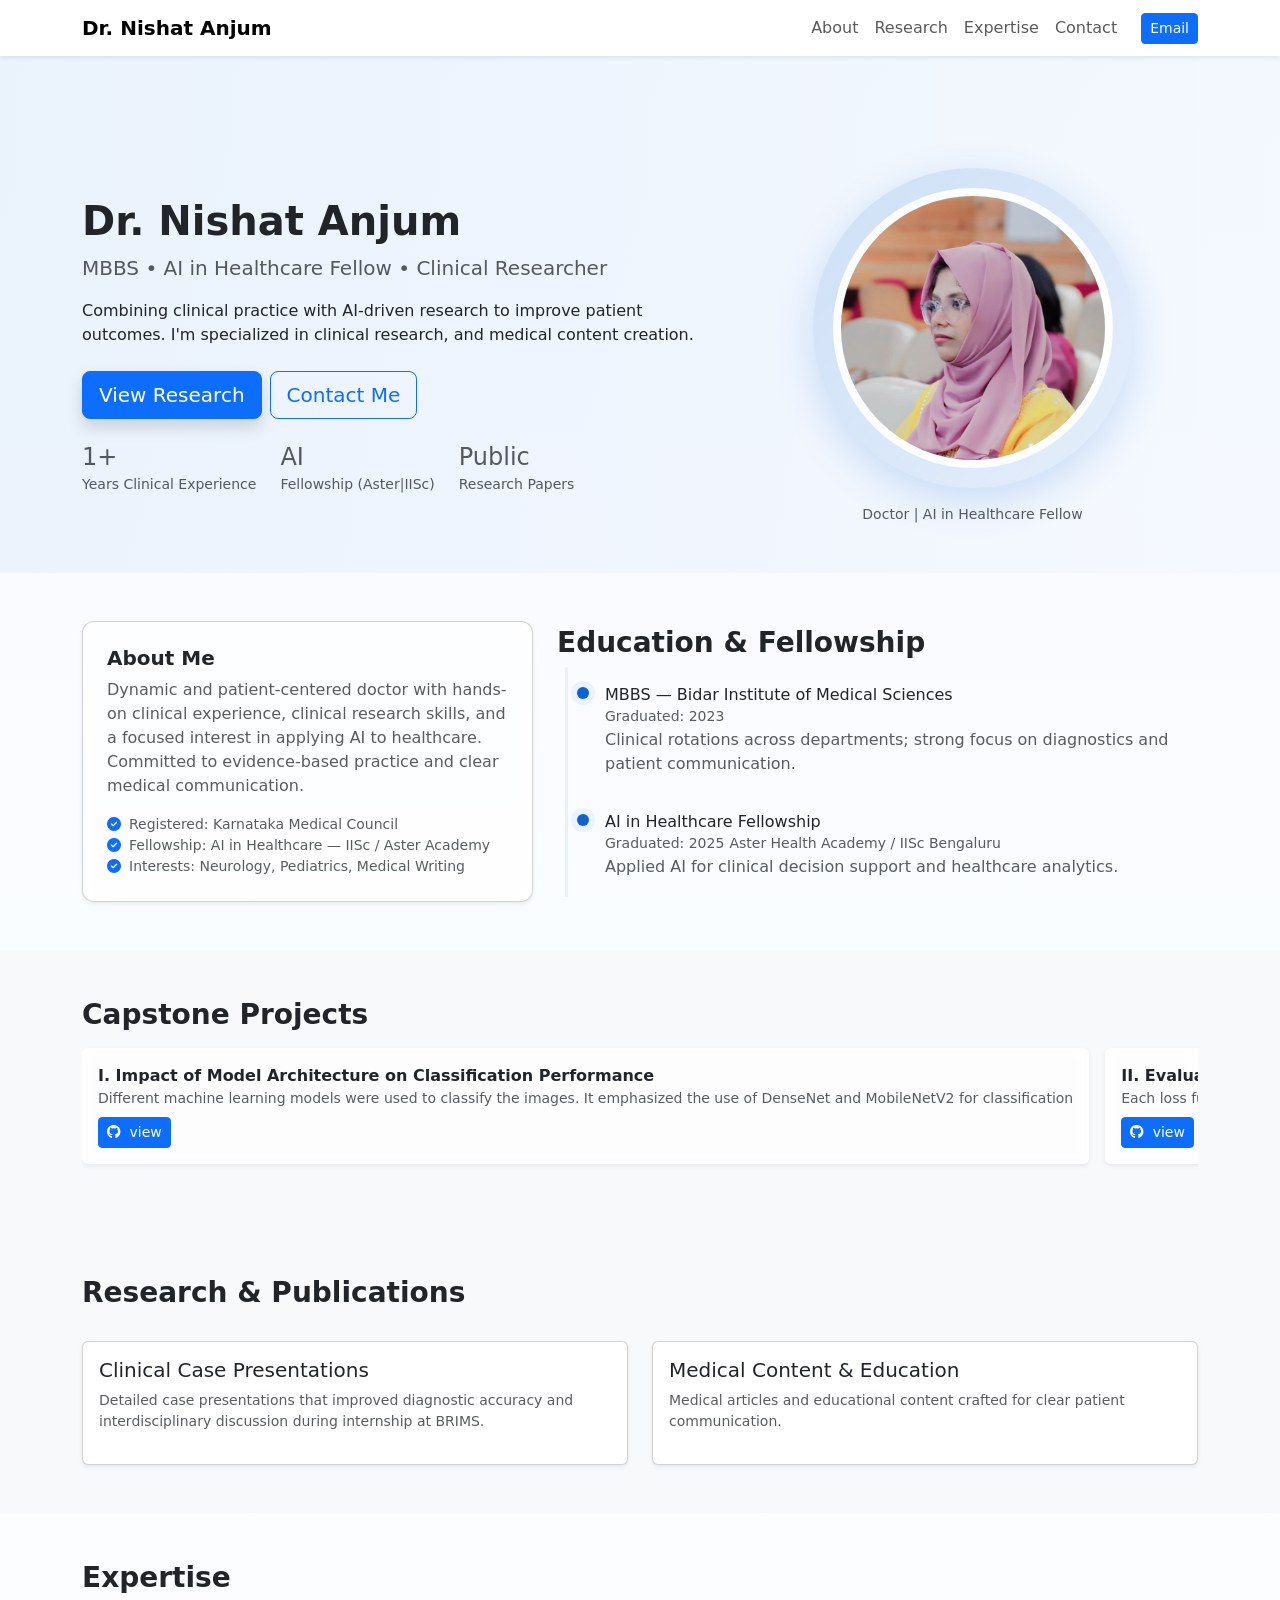
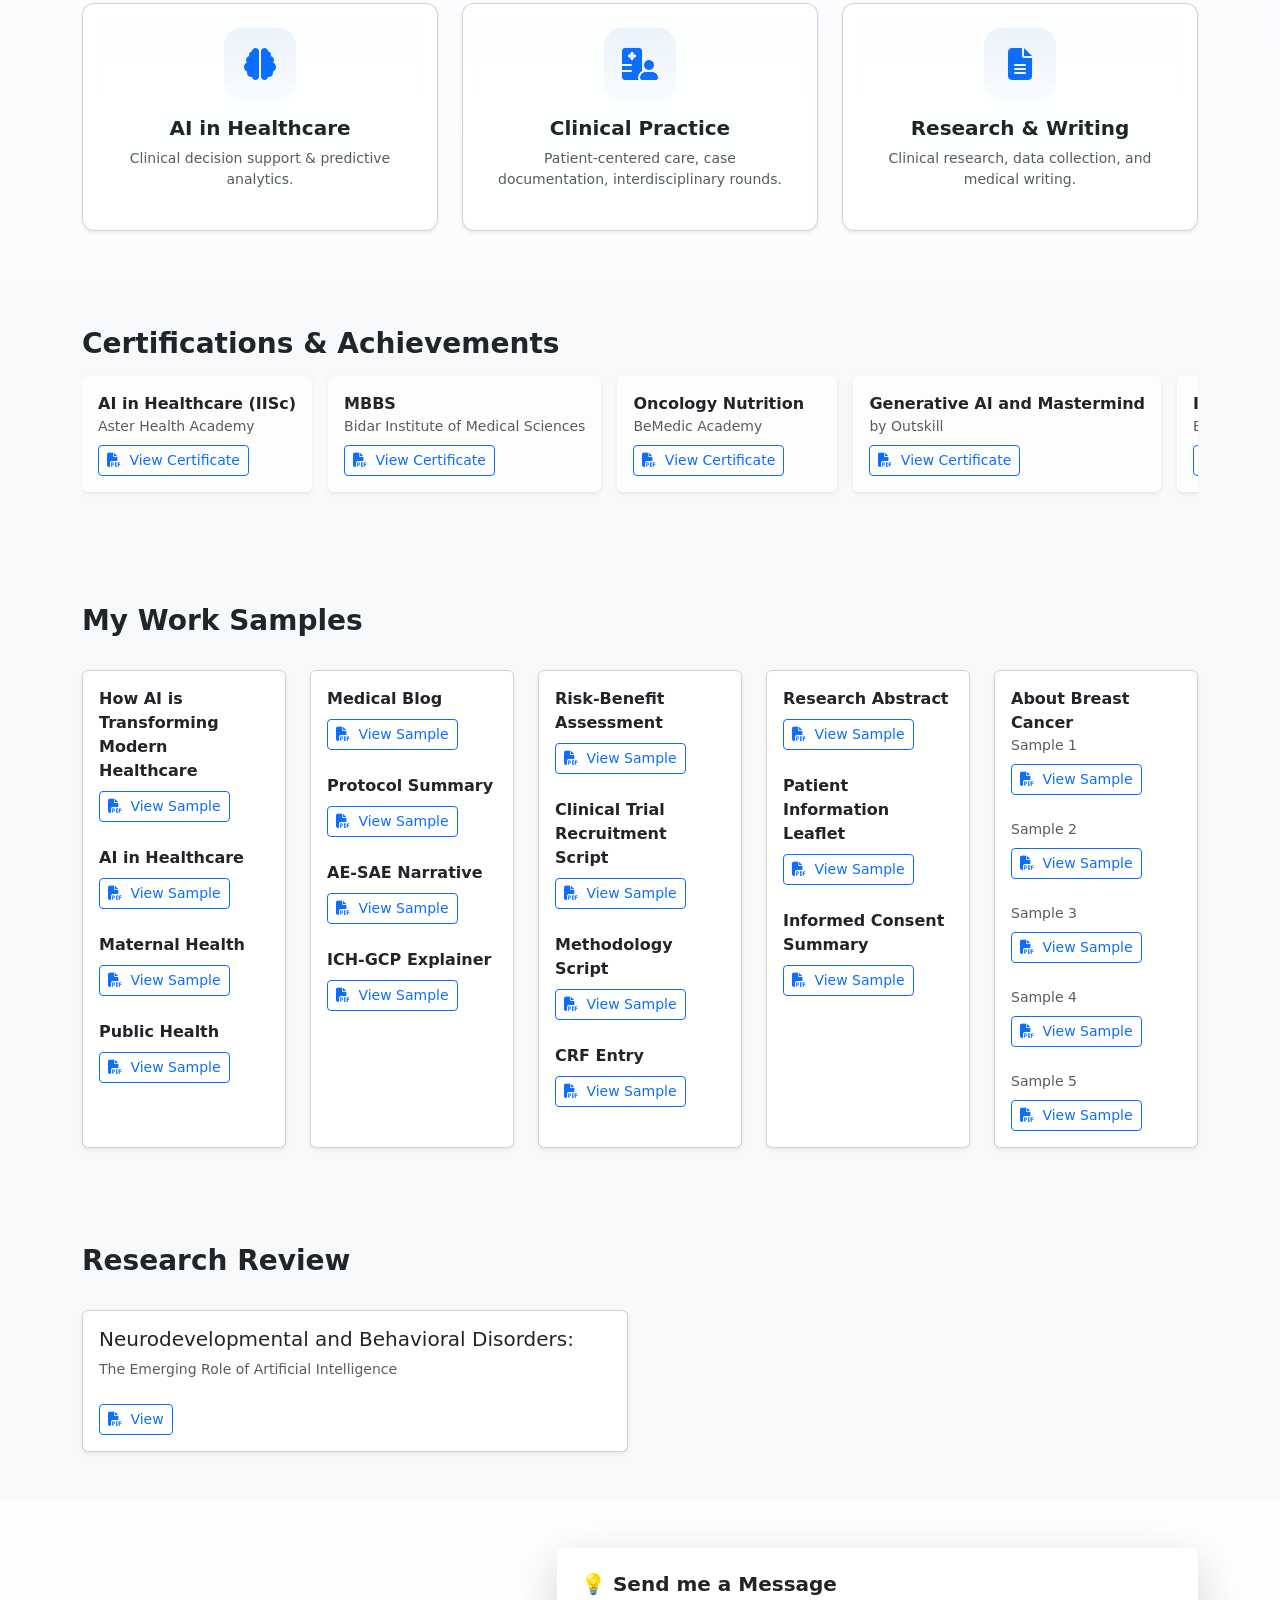
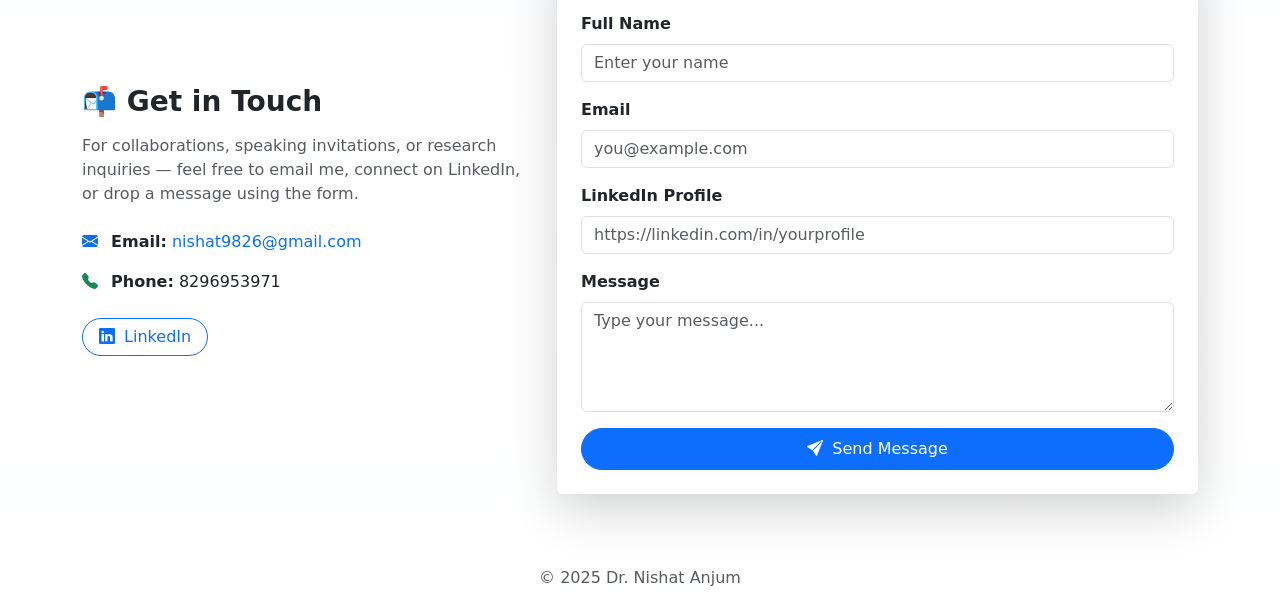
==== commit 2bcc0803: "updated work samples section" ====
--- a/index.html
+++ b/index.html
@@ -506,6 +506,34 @@
   </div>
 </div>
 </div>
+    </div>
+  </div>
+</section>
+
+<section id="research" class="py-5 bg-light">
+  <div class="container">
+    <div class="d-flex justify-content-between align-items-center mb-4">
+      <h3 class="fw-bold" data-aos="fade-up">Research Review</h3>
+    </div>
+      <div class="row g-4">
+  <div class="col-md-6" data-aos="fade-up" data-aos-delay="100">
+    <div class="card h-100 research-card shadow-sm">
+      <div class="card-body">
+        <h5 class="card-title">Neurodevelopmental and Behavioral Disorders:</h5>
+        <p class="text-muted small">
+          The Emerging Role of Artificial Intelligence 
+        </p>
+        <a href="https://drive.google.com/file/d/1sln6V6b2f39Bj6CjMtL3naBhyF_1E9w7/view?usp=drivesdk" 
+       target="_blank" class="btn btn-sm btn-outline-primary mt-2">
+       <i class="fa-solid fa-file-pdf me-1"></i> View 
+    </a>
+      </div>
+    </div>
+  </div>
+
+  
+</div>
+
     </div>
   </div>
 </section>
